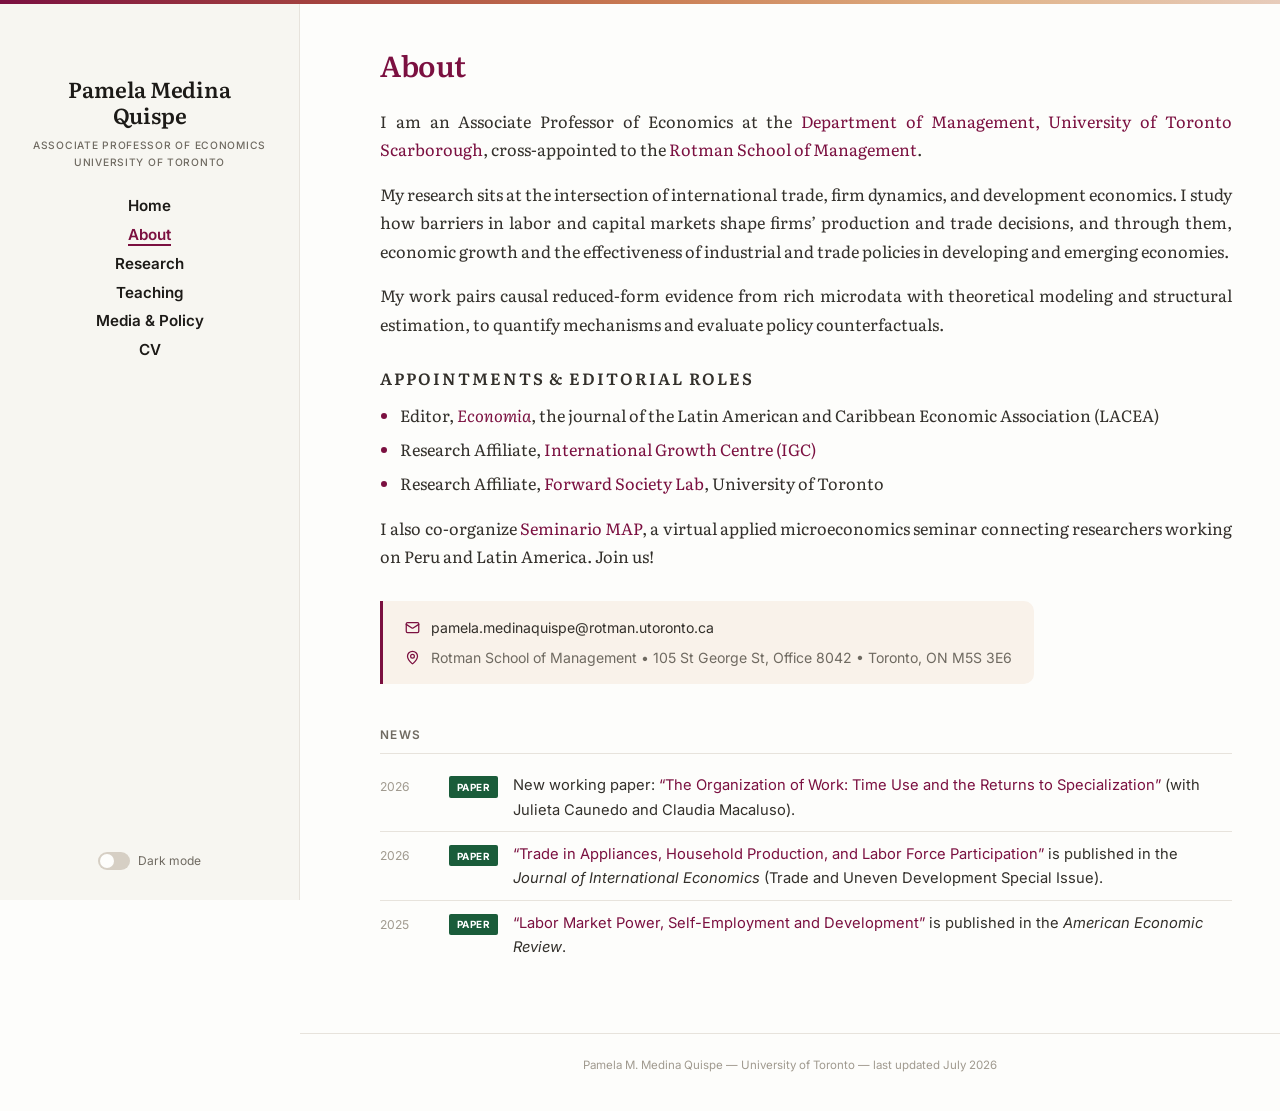
==== about.html @ 251ad659 "Center the keywords line Co-Authored-By: Claude Fable 5 <noreply@anthropic.com>" ====
<!DOCTYPE html>
<html lang="en">
<head>
<meta charset="utf-8">
<meta name="viewport" content="width=device-width, initial-scale=1">
<title>About — Pamela Medina Quispe</title>
<meta name="description" content="About Pamela Medina Quispe: Associate Professor of Economics at the University of Toronto (UTSC and Rotman School of Management).">
<link rel="stylesheet" href="style.css?v=37">
<link rel="icon" href="data:image/svg+xml,%3Csvg xmlns='http://www.w3.org/2000/svg' viewBox='0 0 64 64'%3E%3Crect width='64' height='64' rx='13' fill='%237b1040'/%3E%3Ctext x='32' y='39' font-family='Georgia,serif' font-size='21' font-weight='600' fill='%23fbf9f4' text-anchor='middle'%3EPMQ%3C/text%3E%3C/svg%3E">
<script>if (localStorage.getItem('theme') === 'dark') document.documentElement.classList.add('dark');</script>
</head>
<body>

<div class="layout">
  <aside class="sidebar">
    <div class="sidebar-name"><a href="index.html">Pamela Medina Quispe</a></div>
    <div class="sidebar-affiliation">Associate Professor of Economics<br>University of Toronto</div>
    <nav class="side-nav">
      <a href="index.html">Home</a>
      <a href="about.html" class="active">About</a>
      <a href="research.html">Research</a>
      <a href="teaching.html">Teaching</a>
      <a href="media.html">Media &amp; Policy</a>
      <a href="files/MedinaQuispePamela_CV.pdf" target="_blank" rel="noopener">CV</a>
    </nav>
    <div class="dark-toggle">
      <label class="switch"><input type="checkbox" aria-label="Toggle dark mode"><span class="slider"></span></label>
      <span>Dark mode</span>
    </div>
  </aside>

  <main class="content">
    <section class="about">
      <h1>About</h1>
      <p>I am an Associate Professor of Economics at the <a href="https://www.utsc.utoronto.ca/mgmt/pamela-medina-quispe">Department of Management, University of Toronto Scarborough</a>, cross-appointed to the <a href="https://www.rotman.utoronto.ca/the-rotman-experience/our-community/people/medinaquispe-pamela/">Rotman School of Management</a>.</p>
      <p>My research sits at the intersection of international trade, firm dynamics, and development economics. I study how barriers in labor and capital markets shape firms&rsquo; production and trade decisions, and through them, economic growth and the effectiveness of industrial and trade policies in developing and emerging economies.</p>
      <p>My work pairs causal reduced-form evidence from rich microdata with theoretical modeling and structural estimation, to quantify mechanisms and evaluate policy counterfactuals.</p>
      <p class="roles-label">Appointments &amp; Editorial Roles</p>
      <ul class="about-roles">
        <li>Editor, <a href="https://economia.lse.ac.uk/"><em>Economia</em></a>, the journal of the Latin American and Caribbean Economic Association (LACEA)</li>
        <li>Research Affiliate, <a href="https://www.theigc.org/">International Growth Centre (IGC)</a></li>
        <li>Research Affiliate, <a href="https://foslab.org/">Forward Society Lab</a>, University of Toronto</li>
      </ul>
      <p>I also co-organize <a href="https://sites.google.com/view/seminariomicroaplicadaperu/">Seminario MAP</a>, a virtual applied microeconomics seminar connecting researchers working on Peru and Latin America. Join us!</p>
      <div class="contact-card">
        <div class="contact-row">
          <svg viewBox="0 0 24 24" fill="none" stroke="currentColor" stroke-width="2" stroke-linecap="round" stroke-linejoin="round"><rect width="20" height="16" x="2" y="4" rx="2"/><path d="m22 7-8.97 5.7a1.94 1.94 0 0 1-2.06 0L2 7"/></svg>
          <a href="mailto:pamela.medinaquispe@rotman.utoronto.ca">pamela.medinaquispe@rotman.utoronto.ca</a>
        </div>
        <div class="contact-row">
          <svg viewBox="0 0 24 24" fill="none" stroke="currentColor" stroke-width="2" stroke-linecap="round" stroke-linejoin="round"><path d="M20 10c0 4.993-5.539 10.193-7.399 11.799a1 1 0 0 1-1.202 0C9.539 20.193 4 14.993 4 10a8 8 0 0 1 16 0"/><circle cx="12" cy="10" r="3"/></svg>
          <span>Rotman School of Management &bull; 105 St George St, Office 8042 &bull; Toronto, ON M5S 3E6</span>
        </div>
      </div>
    </section>

    <h2 class="caps-heading">News</h2>
    <ul class="news-list">
      <li class="news-item">
        <span class="news-date">2026</span>
        <span class="news-badge paper">Paper</span>
        <span>New working paper: <a href="files/papers/organization-of-work.pdf">&ldquo;The Organization of Work: Time Use and the Returns to Specialization&rdquo;</a> (with Julieta Caunedo and Claudia Macaluso).</span>
      </li>
      <li class="news-item">
        <span class="news-date">2026</span>
        <span class="news-badge paper">Paper</span>
        <span><a href="files/papers/appliances-jie.pdf">&ldquo;Trade in Appliances, Household Production, and Labor Force Participation&rdquo;</a> is published in the <em>Journal of International Economics</em> (Trade and Uneven Development Special Issue).</span>
      </li>
      <li class="news-item">
        <span class="news-date">2025</span>
        <span class="news-badge paper">Paper</span>
        <span><a href="files/papers/labor-market-power-aer.pdf">&ldquo;Labor Market Power, Self-Employment and Development&rdquo;</a> is published in the <em>American Economic Review</em>.</span>
      </li>
    </ul>
  </main>
</div>

<footer>
  Pamela M. Medina Quispe &mdash; University of Toronto &mdash; last updated July 2026
</footer>

<script src="site.js?v=9"></script>

</body>
</html>
---- style.css ----
/* =====================================================
   Pamela Medina Quispe — academic site
   Design: warm-paper editorial (Literata/Inter/Plex Mono),
   sticky sidebar layout, burgundy accent, chip links.
   ===================================================== */

@import url("https://fonts.googleapis.com/css2?family=Literata:ital,opsz,wght@0,7..72,400;0,7..72,500;0,7..72,600;1,7..72,400&family=Inter:wght@400;500;600;700&display=swap");

:root {
  --paper: #fdfdfb;
  --paper-deep: #f7f6f1;
  --ink: #1c1a17;
  --body: #33302b;
  --muted: #6f6a61;
  --faint: #a09a8f;
  --rule: #e7e3dc;
  --accent: #7b1040;
  --accent-hover: #a4225c;
  --serif: "Literata", Georgia, serif;
  --sans: "Inter", -apple-system, system-ui, sans-serif;
  --mono: "Inter", -apple-system, system-ui, sans-serif;
}

*, *::before, *::after { box-sizing: border-box; margin: 0; padding: 0; }

html { scroll-behavior: smooth; }

body {
  font-family: var(--sans);
  font-size: 16px;
  color: var(--body);
  background: var(--paper);
  line-height: 1.65;
  -webkit-font-smoothing: antialiased;
}

a { color: var(--accent); text-decoration: none; }
a:hover { color: var(--accent-hover); }

/* Andean accent stripe */
body::before {
  content: "";
  position: fixed;
  top: 0;
  left: 0;
  right: 0;
  height: 4px;
  background: linear-gradient(90deg, #7b1040, #a4433f, #c97b52, #e0b184, #e7ccbb);
  z-index: 999;
}

::selection { background: rgba(123, 16, 64, 0.14); }

/* ---- Layout: fixed sidebar (à la Kevin) + scrolling content ---- */
.layout {
  margin-left: 300px;
  padding: 3rem 3rem 4rem 5rem;
  display: flex;
  justify-content: center;
}

.layout > .content {
  width: 100%;
  max-width: 980px;
}

/* ---- Sidebar: fixed full-height column, centered ---- */
.sidebar {
  position: fixed;
  top: 0;
  left: 0;
  width: 300px;
  height: 100vh;
  overflow-y: auto;
  padding: 3.6rem 2rem 1.8rem;
  border-right: 1px solid var(--rule);
  background: var(--paper-deep);
  display: flex;
  flex-direction: column;
  align-items: center;
  text-align: center;
}

.sidebar-photo img {
  width: 175px;
  display: block;
  border-radius: 3px;
  border: 1px solid var(--rule);
  box-shadow: 2px 3px 10px rgba(28, 26, 23, 0.1);
}

.sidebar-photo-placeholder {
  width: 175px;
  aspect-ratio: 4 / 5;
  border-radius: 3px;
  background: var(--paper);
  border: 1px solid var(--rule);
  display: flex;
  align-items: center;
  justify-content: center;
  color: var(--faint);
  font-size: 0.8rem;
  text-align: center;
  padding: 1rem;
}

.sidebar-name {
  margin-top: 1.2rem;
  font-family: var(--serif);
  font-size: 1.35rem;
  font-weight: 600;
  letter-spacing: -0.01em;
  color: var(--ink);
  line-height: 1.2;
}
.sidebar-name a { color: inherit; }
.sidebar-name a:hover { color: var(--accent); }

.sidebar-affiliation {
  margin-top: 0.55rem;
  font-family: var(--sans);
  font-size: 0.64rem;
  font-weight: 500;
  letter-spacing: 0.07em;
  text-transform: uppercase;
  color: var(--muted);
  line-height: 1.6;
}

/* Minimal icon row (mirrors the landing) */
.side-icons {
  margin-top: 1.7rem;
  display: flex;
  justify-content: center;
  align-items: center;
  gap: 0.85rem;
}
.side-icons a {
  color: var(--muted);
  display: inline-flex;
  transition: color 0.15s ease, transform 0.15s ease;
}
.side-icons a:hover { color: var(--accent); transform: translateY(-1px); }
.side-icons svg { width: 17px; height: 17px; display: block; }

/* Vertical nav in the sidebar */
.side-nav {
  margin: 1.6rem 0 0;
  display: flex;
  flex-direction: column;
  gap: 0.45rem;
}
.side-nav a {
  position: relative;
  display: inline-block;
  align-self: center;
  font-family: var(--sans);
  font-size: 0.95rem;
  font-weight: 600;
  color: var(--ink);
  line-height: 1.3;
  padding-bottom: 2px;
}
.side-nav a::after {
  content: "";
  position: absolute;
  bottom: 0;
  left: 0;
  width: 0;
  height: 2px;
  background: var(--accent);
  opacity: 0;
  transition: width 0.25s ease, opacity 0.25s ease;
}
.side-nav a:hover { color: var(--accent); }
.side-nav a:hover::after { width: 100%; opacity: 0.45; }
.side-nav a.active { color: var(--accent); }
.side-nav a.active::after { width: 100%; opacity: 1; }

.sidebar-contact {
  margin-top: 1.6rem;
  font-size: 0.78rem;
  color: var(--muted);
  line-height: 1.65;
}
.sidebar-contact a { color: var(--accent); }

.quick-links {
  margin-top: 1.2rem;
  display: flex;
  flex-wrap: wrap;
  justify-content: center;
  gap: 7px;
}
.quick-links a {
  font-size: 0.72rem;
  font-weight: 500;
  letter-spacing: 0.03em;
  color: var(--accent);
  border: 1px solid var(--accent);
  padding: 3px 11px;
  border-radius: 2px;
  white-space: nowrap;
  transition: background 0.15s ease, color 0.15s ease;
}
.quick-links a:hover { background: var(--accent); color: var(--paper); }

/* ---- Dark mode toggle (à la Monica) ---- */
.dark-toggle {
  margin-top: auto;
  padding-top: 1.5rem;
  display: flex;
  align-items: center;
  justify-content: center;
  gap: 0.55rem;
  font-size: 0.75rem;
  color: var(--muted);
}
.switch { position: relative; display: inline-block; width: 32px; height: 18px; }
.switch input { opacity: 0; width: 0; height: 0; }
.slider {
  position: absolute;
  cursor: pointer;
  inset: 0;
  background: #d6cfc4;
  border-radius: 999px;
  transition: 0.2s;
}
.slider::before {
  position: absolute;
  content: "";
  height: 14px;
  width: 14px;
  left: 2px;
  top: 2px;
  background: var(--paper);
  border-radius: 50%;
  transition: 0.2s;
}
.switch input:checked + .slider { background: #4a4038; }
.switch input:checked + .slider::before { transform: translateX(14px); background: #e8e2d8; }

/* ---- Content ---- */
.content { min-width: 0; }

h1 {
  font-family: var(--serif);
  font-size: 1.8rem;
  font-weight: 600;
  letter-spacing: -0.012em;
  color: var(--accent);
  margin-bottom: 1.6rem;
  line-height: 1.15;
}

h2 {
  font-family: var(--serif);
  font-size: 1.25rem;
  font-weight: 600;
  letter-spacing: -0.006em;
  color: var(--ink);
  padding-bottom: 0.5rem;
  border-bottom: 1px solid var(--rule);
  margin: 2.8rem 0 1.4rem;
}
.content > h2:first-child, .content section:first-child h2 { margin-top: 0; }

p { margin-bottom: 1rem; }

.about p {
  font-family: var(--serif);
  font-size: 1.02rem;
  line-height: 1.75;
  color: var(--body);
  text-align: justify;
}
.about strong { color: var(--ink); }

.roles-label {
  font-family: var(--sans);
  font-size: 0.68rem;
  font-weight: 600;
  letter-spacing: 0.12em;
  text-transform: uppercase;
  color: var(--faint);
  margin: 1.6rem 0 0.5rem;
}

.about-roles {
  font-family: var(--serif);
  font-size: 1.02rem;
  line-height: 1.75;
  color: var(--body);
  margin: 0 0 1rem;
  padding-left: 1.25rem;
}
.about-roles li { margin-bottom: 0.35rem; }
.about-roles li::marker { color: var(--accent); }

/* Contact card */
.contact-card {
  display: inline-flex;
  flex-direction: column;
  gap: 0.55rem;
  margin-top: 0.9rem;
  padding: 1rem 1.4rem;
  background: #f9f2ea;
  border-left: 3px solid var(--accent);
  border-radius: 0 10px 10px 0;
  font-size: 0.88rem;
}
.contact-row {
  display: flex;
  align-items: center;
  gap: 0.65rem;
  color: var(--muted);
  line-height: 1.5;
}
.contact-row svg { width: 15px; height: 15px; flex-shrink: 0; color: var(--accent); }
.contact-row a { color: var(--body); }
.contact-row a:hover { color: var(--accent); }

/* ---- Landing hero (à la Kevin: full-page, no sidebar) ---- */
.hero-page {
  min-height: 92vh;
  display: flex;
  align-items: center;
  justify-content: center;
  gap: 5.5rem;
  padding: 3rem 2rem 2rem;
}

.hero-photo { flex-shrink: 0; padding-top: 4vh; }

.hero-photo img {
  width: 320px;
  display: block;
  border-radius: 4px;
  border: 1px solid var(--rule);
  box-shadow: 4px 6px 22px rgba(28, 26, 23, 0.14);
}

.hero-photo-placeholder {
  width: 320px;
  aspect-ratio: 4 / 5;
  border-radius: 4px;
  background: var(--paper-deep);
  border: 1px solid var(--rule);
  display: flex;
  align-items: center;
  justify-content: center;
  color: var(--faint);
  font-size: 0.85rem;
  text-align: center;
  padding: 1rem;
}

.hero-main {
  width: 100%;
  max-width: 560px;
  padding-top: 6vh;
}

.hero-name {
  font-family: var(--serif);
  font-size: clamp(2.3rem, 4vw, 3.2rem);
  font-weight: 600;
  letter-spacing: -0.015em;
  line-height: 1.08;
  color: var(--ink);
  margin-bottom: 0.7rem;
}

/* Gentle entrance */
@media (prefers-reduced-motion: no-preference) {
  .hero-photo, .hero-main {
    animation: fade-up 0.7s ease both;
  }
  .hero-main { animation-delay: 0.12s; }
  @keyframes fade-up {
    from { opacity: 0; transform: translateY(10px); }
    to   { opacity: 1; transform: none; }
  }
}

.hero-role {
  font-family: var(--sans);
  text-align: center;
  font-size: 0.76rem;
  font-weight: 500;
  letter-spacing: 0.05em;
  text-transform: uppercase;
  color: var(--muted);
  line-height: 1.7;
  margin-bottom: 2.6rem;
  white-space: nowrap;
}

.hero-tagline {
  font-family: var(--serif);
  text-align: justify;
  font-size: clamp(1.15rem, 1.6vw, 1.4rem);
  font-weight: 400;
  font-style: italic;
  line-height: 1.5;
  color: var(--body);
  margin-bottom: 2.8rem;
}

.hero-toggle {
  position: fixed;
  top: 1.6rem;
  right: 2rem;
}

.hero-nav {
  display: flex;
  flex-direction: column;
  align-items: flex-start;
  gap: 1.05rem;
  margin-bottom: 3rem;
}
.hero-nav a {
  position: relative;
  display: inline-block;
  font-family: var(--sans);
  font-size: 1.5rem;
  font-weight: 700;
  line-height: 1.1;
  color: var(--ink);
  transition: color 0.25s ease;
}
.hero-nav a::after {
  content: "";
  position: absolute;
  bottom: -4px;
  left: 0;
  width: 0;
  height: 3px;
  background: var(--accent);
  transition: width 0.3s ease;
}
.hero-nav a:hover { color: var(--accent); }
.hero-nav a:hover::after { width: 100%; }

.hero-links {
  display: flex;
  flex-wrap: wrap;
  align-items: center;
  gap: 1.3rem;
  margin-bottom: 2.6rem;
}
.hero-links a {
  color: var(--muted);
  display: inline-flex;
  transition: color 0.15s ease, transform 0.15s ease;
}
.hero-links a:hover { color: var(--accent); transform: translateY(-1px); }
.hero-links svg { width: 22px; height: 22px; display: block; }

.hero-keywords {
  font-family: var(--mono);
  font-size: 0.78rem;
  font-weight: 500;
  letter-spacing: 0.14em;
  text-transform: uppercase;
  color: var(--accent);
  text-align: center;
}

/* Full-width footer on the landing page */
body.home footer {
  margin-left: 0;
  max-width: none;
}

html.dark @media (max-width: 900px) {
  .hero-page {
    flex-direction: column;
    gap: 2rem;
    min-height: auto;
    padding: 4.5rem 1.5rem 3rem;
  }
  .hero-photo { padding-top: 0; }
  .hero-photo img, .hero-photo-placeholder { width: 190px; }
  .hero-main { padding-top: 0; max-width: 620px; }
  .hero-role { white-space: normal; }
}
html.dark .hero-nav a { color: #e5ded3; }
html.dark .hero-nav a:hover { color: #e08bab; }
html.dark .hero-nav a::after { background: #e08bab; }
html.dark .hero-links a { color: #a59d90; }
html.dark .hero-links a:hover { color: #e08bab; }
html.dark .hero-keywords { color: #e08bab; }

/* ---- News (badges à la Gianmarco) ---- */
.news-list { list-style: none; }
.news-item {
  display: flex;
  gap: 0.9rem;
  padding: 0.6rem 0;
  border-bottom: 1px solid var(--rule);
  font-size: 0.92rem;
  align-items: flex-start;
}
.news-item:last-child { border-bottom: none; }

.news-badge {
  flex-shrink: 0;
  font-family: var(--sans);
  font-size: 0.62rem;
  font-weight: 700;
  text-transform: uppercase;
  letter-spacing: 0.05em;
  color: #fff;
  background: var(--accent);
  padding: 2.5px 8px;
  border-radius: 2px;
  margin-top: 3px;
  white-space: nowrap;
}
.news-badge.paper { background: #1a5c3a; }
.news-badge.award { background: #7b5200; }
.news-badge.appt  { background: #6d2544; }
.news-badge.media { background: #5a2d82; }

.news-date {
  flex-shrink: 0;
  min-width: 3.4rem;
  font-family: var(--mono);
  font-size: 0.76rem;
  color: var(--faint);
  margin-top: 4px;
}

/* ---- Research page (à la Kevin Bryan) ---- */
.coauthor-note { font-size: 0.84rem; color: var(--muted); margin-bottom: 1.6rem; }

.research-group {
  margin: 1.8rem 0;
  padding: 1.3rem 1.7rem 0.8rem;
  border: 1px solid rgba(0, 0, 0, 0.05);
  border-radius: 10px;
}


.group-label {
  margin: 0.2rem 0 0.6rem;
  color: var(--muted);
  font-family: var(--sans);
  font-size: 0.74rem;
  font-weight: 600;
  letter-spacing: 0.12em;
  text-transform: uppercase;
}

.paper-entry {
  padding: 1.1rem 0 1.2rem;
  border-top: 1px solid rgba(0, 0, 0, 0.08);
}
.paper-entry:first-of-type { border-top: 0; }

.paper-title {
  font-family: var(--serif);
  font-size: 1.05rem;
  font-weight: 600;
  letter-spacing: -0.006em;
  color: #54382b;
  line-height: 1.3;
}
.paper-title a { color: inherit; }
.paper-title a:hover { color: var(--accent); }

/* Expandable abstract (à la Kevin: + / − chevron) */
.paper-header {
  display: flex;
  align-items: baseline;
  gap: 10px;
}
.paper-header .paper-title { flex: 1 1 auto; min-width: 0; }
.paper-chevron {
  flex: 0 0 auto;
  font-family: var(--mono);
  font-size: 0.95rem;
  color: var(--accent);
  cursor: pointer;
  user-select: none;
  padding: 0 6px;
}
.paper-chevron:hover { color: var(--accent-hover); }
.paper-chevron::before { content: "+"; }
.paper-entry.open .paper-chevron::before { content: "\2212"; }
.paper-body {
  max-height: 0;
  overflow: hidden;
  transition: max-height 0.3s ease;
}
.paper-body p {
  margin: 0.7rem 0 0;
  padding-top: 0.7rem;
  border-top: 1px solid rgba(0, 0, 0, 0.08);
  font-family: var(--serif);
  font-size: 0.9rem;
  line-height: 1.62;
  color: #55514b;
}

.paper-meta-line {
  display: flex;
  align-items: baseline;
  justify-content: space-between;
  gap: 1.2rem;
  margin-top: 0.35rem;
}

.paper-meta {
  min-width: 0;
  font-family: var(--serif);
  font-size: 0.88rem;
  font-style: italic;
  color: var(--muted);
  line-height: 1.5;
}
.paper-meta a {
  color: inherit;
  border-bottom: 1px dotted var(--faint);
}
.paper-meta a:hover { color: var(--accent); border-bottom-color: var(--accent); }
.paper-meta .journal { color: #55514b; }

.paper-actions {
  display: inline-flex;
  flex: 0 0 auto;
  align-items: baseline;
  white-space: nowrap;
}
.paper-actions a {
  color: var(--accent);
  font-family: var(--mono);
  font-size: 0.68rem;
  letter-spacing: 0.03em;
  text-transform: uppercase;
}
.paper-actions a:hover { text-decoration: underline; text-underline-offset: 3px; }
.paper-actions a + a::before {
  content: "/";
  display: inline-block;
  margin: 0 8px;
  color: var(--faint);
}

.paper-description {
  margin: 0.45rem 0 0;
  font-family: var(--serif);
  font-size: 0.92rem;
  color: #55514b;
  line-height: 1.55;
}

.paper-note {
  margin-top: 0.35rem;
  font-family: var(--serif);
  font-size: 0.85rem;
  color: var(--muted);
  font-style: italic;
}

/* ---- Teaching ---- */
.course-grid {
  display: grid;
  grid-template-columns: repeat(auto-fill, minmax(240px, 1fr));
  gap: 1rem;
  margin-bottom: 0.4rem;
}
.course-card {
  border: 1px solid var(--rule);
  border-radius: 10px;
  padding: 1.1rem 1.3rem 1rem;
  transition: border-color 0.2s ease, transform 0.2s ease, box-shadow 0.2s ease;
}
.course-card:hover {
  border-color: var(--accent);
  transform: translateY(-2px);
  box-shadow: 0 6px 18px rgba(28, 26, 23, 0.06);
}
.course-code {
  display: inline-block;
  font-family: var(--mono);
  font-size: 0.66rem;
  letter-spacing: 0.06em;
  text-transform: uppercase;
  color: var(--accent);
  border: 1px solid currentColor;
  border-radius: 3px;
  padding: 1px 7px;
  margin-bottom: 0.6rem;
}
.course-card .course-title { font-size: 1rem; }
.course-card .course-meta { margin-top: 0.3rem; }

.teaching-note {
  margin-top: 2.4rem;
  font-family: var(--serif);
  font-style: italic;
  font-size: 1rem;
  color: var(--muted);
}

.course { margin-bottom: 1.5rem; }
.course-title {
  font-family: var(--serif);
  font-weight: 600;
  font-size: 1rem;
  color: var(--ink);
}
.course-meta { font-size: 0.86rem; color: var(--muted); margin-top: 1px; }

/* ---- Media ---- */
h2.caps-heading {
  font-family: var(--sans);
  font-size: 0.74rem;
  font-weight: 600;
  letter-spacing: 0.12em;
  text-transform: uppercase;
  color: var(--muted);
  border-bottom: 1px solid var(--rule);
  padding-bottom: 0.5rem;
  margin: 2.6rem 0 0.6rem;
}
html.dark h2.caps-heading { color: #a59d90; border-bottom-color: #3a332c; }

.media-list { list-style: none; }
.media-item {
  display: flex;
  align-items: baseline;
  gap: 0.9rem;
  padding: 0.75rem 0;
  border-bottom: 1px solid var(--rule);
  font-size: 0.92rem;
}
.media-item:last-child { border-bottom: none; }
.media-year {
  flex-shrink: 0;
  min-width: 2.9rem;
  font-family: var(--mono);
  font-size: 0.76rem;
  color: var(--faint);
}
.media-chip {
  flex-shrink: 0;
  font-family: var(--mono);
  font-size: 0.62rem;
  letter-spacing: 0.06em;
  text-transform: uppercase;
  color: var(--accent);
  border: 1px solid currentColor;
  border-radius: 3px;
  padding: 1px 7px;
  position: relative;
  top: -1px;
}
.media-text { line-height: 1.55; }
.media-text a { font-weight: 500; }

/* ---- Footer ---- */
footer {
  margin-left: 300px;
  padding: 1.4rem 3.5rem 2.2rem;
  border-top: 1px solid var(--rule);
  font-family: var(--mono);
  font-size: 0.72rem;
  color: var(--faint);
  text-align: center;
}

/* ---- Dark mode palette (warm) ---- */
html.dark body { background: #181411; color: #d9d2c7; }
html.dark { background: #181411; }
html.dark .sidebar { background: #1d1916; border-right-color: #2e2822; }
html.dark .side-nav a { color: #e5ded3; }
html.dark .side-nav a:hover { color: #e08bab; }
html.dark .side-nav a.active { color: #e08bab; }
html.dark .side-nav a::after { background: #e08bab; }
html.dark a { color: #e08bab; }
html.dark a:hover { color: #eba9c2; }
html.dark h1 { color: #e08bab; }
html.dark h2 { color: #f2ede5; }
html.dark h2 { border-bottom-color: #3a332c; }
html.dark .sidebar-name, html.dark .sidebar-name a { color: #f2ede5; }
html.dark .sidebar-affiliation, html.dark .sidebar-contact { color: #a59d90; }
html.dark .sidebar-contact a { color: #e08bab; }
html.dark .side-icons a { color: #a59d90; }
html.dark .side-icons a:hover { color: #e08bab; }
html.dark .sidebar-photo img { border-color: #3a332c; box-shadow: 2px 3px 10px rgba(0,0,0,0.4); }
html.dark .sidebar-photo-placeholder { background: #241f1b; border-color: #3a332c; color: #7d766b; }
html.dark .quick-links a { color: #e08bab; border-color: #e08bab; }
html.dark .quick-links a:hover { background: #e08bab; color: #181411; }
html.dark .about p { color: #d9d2c7; }
html.dark .about strong { color: #f2ede5; }
html.dark .roles-label { color: #7d766b; }
html.dark .about-roles { color: #d9d2c7; }
html.dark .contact-card { background: #272019; border-left-color: #e08bab; }
html.dark .contact-row { color: #a59d90; }
html.dark .contact-row svg { color: #e08bab; }
html.dark .contact-row a { color: #d9d2c7; }
html.dark .contact-row a:hover { color: #e08bab; }
html.dark .news-item { border-bottom-color: #2e2822; }
html.dark .news-date { color: #7d766b; }
html.dark .research-group { border-color: rgba(255,255,255,0.06); }
html.dark .research-group { border-color: rgba(255,255,255,0.12); }
html.dark .group-label { color: #b3a99a; }
html.dark .paper-entry { border-top-color: rgba(255,255,255,0.08); }
html.dark .paper-title { color: #e2d3c4; }
html.dark .paper-chevron { color: #e08bab; }
html.dark .paper-meta { color: #a59d90; }
html.dark .paper-meta a { color: inherit; border-bottom-color: #4a423a; }
html.dark .paper-meta a:hover { color: #e08bab; border-bottom-color: #e08bab; }
html.dark .paper-meta .journal { color: #c4bbac; }
html.dark .paper-actions a { color: #e08bab; }
html.dark .paper-body p { border-top-color: rgba(255,255,255,0.08); color: #c4bbac; }
html.dark .paper-note { color: #a59d90; }
html.dark .course-title { color: #f2ede5; }
html.dark .course-card { border-color: #3a332c; }
html.dark .course-card:hover { border-color: #e08bab; box-shadow: 0 6px 18px rgba(0,0,0,0.35); }
html.dark .course-code { color: #e08bab; }
html.dark .teaching-note { color: #a59d90; }
html.dark .course-meta { color: #a59d90; }
html.dark .media-item { border-bottom-color: #2e2822; }
html.dark .media-chip { color: #e08bab; }
html.dark .media-year { color: #7d766b; }
html.dark .dark-toggle { color: #a59d90; }
html.dark footer { border-top-color: #2e2822; color: #7d766b; }

/* ---- Responsive ---- */
@media (max-width: 860px) {
  .layout {
    margin-left: 0;
    padding: 1.6rem 1.4rem 3rem;
  }
  .sidebar {
    position: static;
    width: auto;
    height: auto;
    overflow: visible;
    padding: 1.8rem 1.4rem 1.4rem;
    border-right: none;
    border-bottom: 1px solid var(--rule);
  }
  .sidebar-photo img, .sidebar-photo-placeholder { width: 140px; }
  .side-nav {
    flex-direction: row;
    flex-wrap: wrap;
    justify-content: center;
    gap: 0.5rem 1.3rem;
  }
  .dark-toggle { margin-top: 1.2rem; padding-top: 0; }
  footer { margin-left: 0; padding: 1.2rem 1.4rem 2rem; }
  .research-group { padding: 1rem 1.1rem 0.6rem; }
  .paper-meta-line { display: block; }
  .paper-actions { margin-top: 0.3rem; }
}
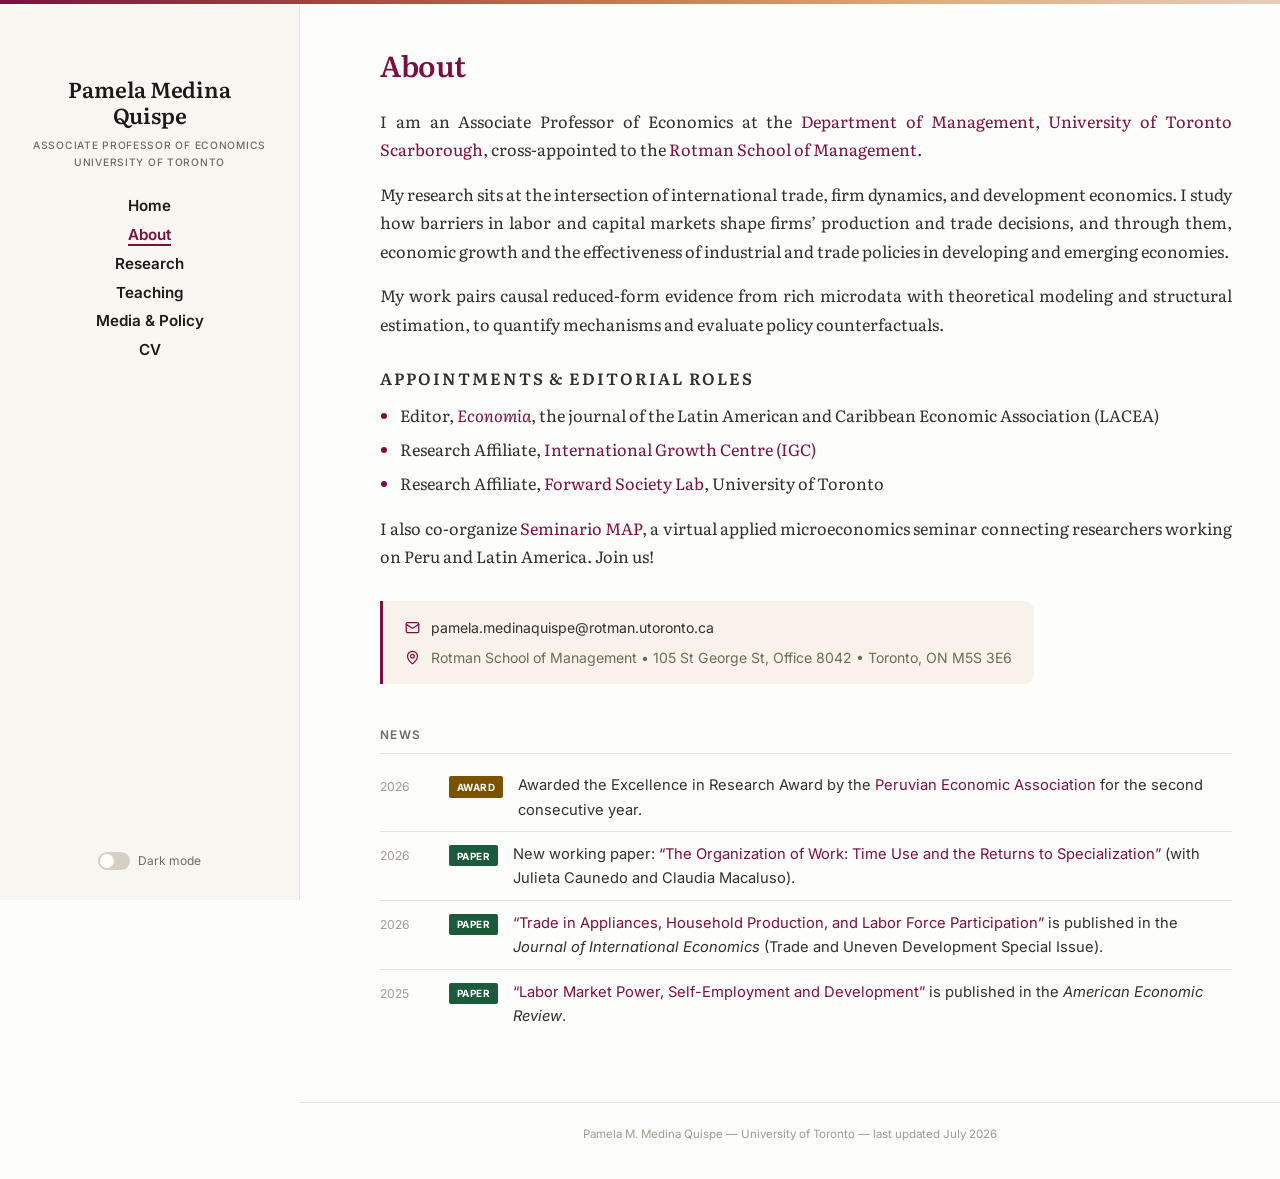
==== commit e0618a0e: "Add 2026 PEA Excellence in Research Award to News and CV Co-Authored-By: Claude Fable 5 <noreply@ant" ====
--- a/about.html
+++ b/about.html
@@ -5,7 +5,7 @@
 <meta name="viewport" content="width=device-width, initial-scale=1">
 <title>About — Pamela Medina Quispe</title>
 <meta name="description" content="About Pamela Medina Quispe: Associate Professor of Economics at the University of Toronto (UTSC and Rotman School of Management).">
-<link rel="stylesheet" href="style.css?v=37">
+<link rel="stylesheet" href="style.css?v=39">
 <link rel="icon" href="data:image/svg+xml,%3Csvg xmlns='http://www.w3.org/2000/svg' viewBox='0 0 64 64'%3E%3Crect width='64' height='64' rx='13' fill='%237b1040'/%3E%3Ctext x='32' y='39' font-family='Georgia,serif' font-size='21' font-weight='600' fill='%23fbf9f4' text-anchor='middle'%3EPMQ%3C/text%3E%3C/svg%3E">
 <script>if (localStorage.getItem('theme') === 'dark') document.documentElement.classList.add('dark');</script>
 </head>
@@ -58,6 +58,11 @@
     <ul class="news-list">
       <li class="news-item">
         <span class="news-date">2026</span>
+        <span class="news-badge award">Award</span>
+        <span>Awarded the Excellence in Research Award by the <a href="https://perueconomics.org/">Peruvian Economic Association</a> for the second consecutive year.</span>
+      </li>
+      <li class="news-item">
+        <span class="news-date">2026</span>
         <span class="news-badge paper">Paper</span>
         <span>New working paper: <a href="files/papers/organization-of-work.pdf">&ldquo;The Organization of Work: Time Use and the Returns to Specialization&rdquo;</a> (with Julieta Caunedo and Claudia Macaluso).</span>
       </li>
--- a/style.css
+++ b/style.css
@@ -474,7 +474,11 @@
   max-width: none;
 }
 
-html.dark @media (max-width: 900px) {
+html.dark .hero-name { color: #f2ede5; }
+html.dark .hero-role { color: #a59d90; }
+html.dark .hero-photo img { border-color: #3a332c; box-shadow: 4px 6px 22px rgba(0,0,0,0.45); }
+
+@media (max-width: 900px) {
   .hero-page {
     flex-direction: column;
     gap: 2rem;
@@ -483,8 +487,10 @@
   }
   .hero-photo { padding-top: 0; }
   .hero-photo img, .hero-photo-placeholder { width: 190px; }
-  .hero-main { padding-top: 0; max-width: 620px; }
+  .hero-main { padding-top: 0; max-width: 620px; text-align: center; }
   .hero-role { white-space: normal; }
+  .hero-nav { align-items: center; }
+  .hero-links { justify-content: center; }
 }
 html.dark .hero-nav a { color: #e5ded3; }
 html.dark .hero-nav a:hover { color: #e08bab; }
@@ -836,6 +842,7 @@
   .layout {
     margin-left: 0;
     padding: 1.6rem 1.4rem 3rem;
+    flex-direction: column;
   }
   .sidebar {
     position: static;
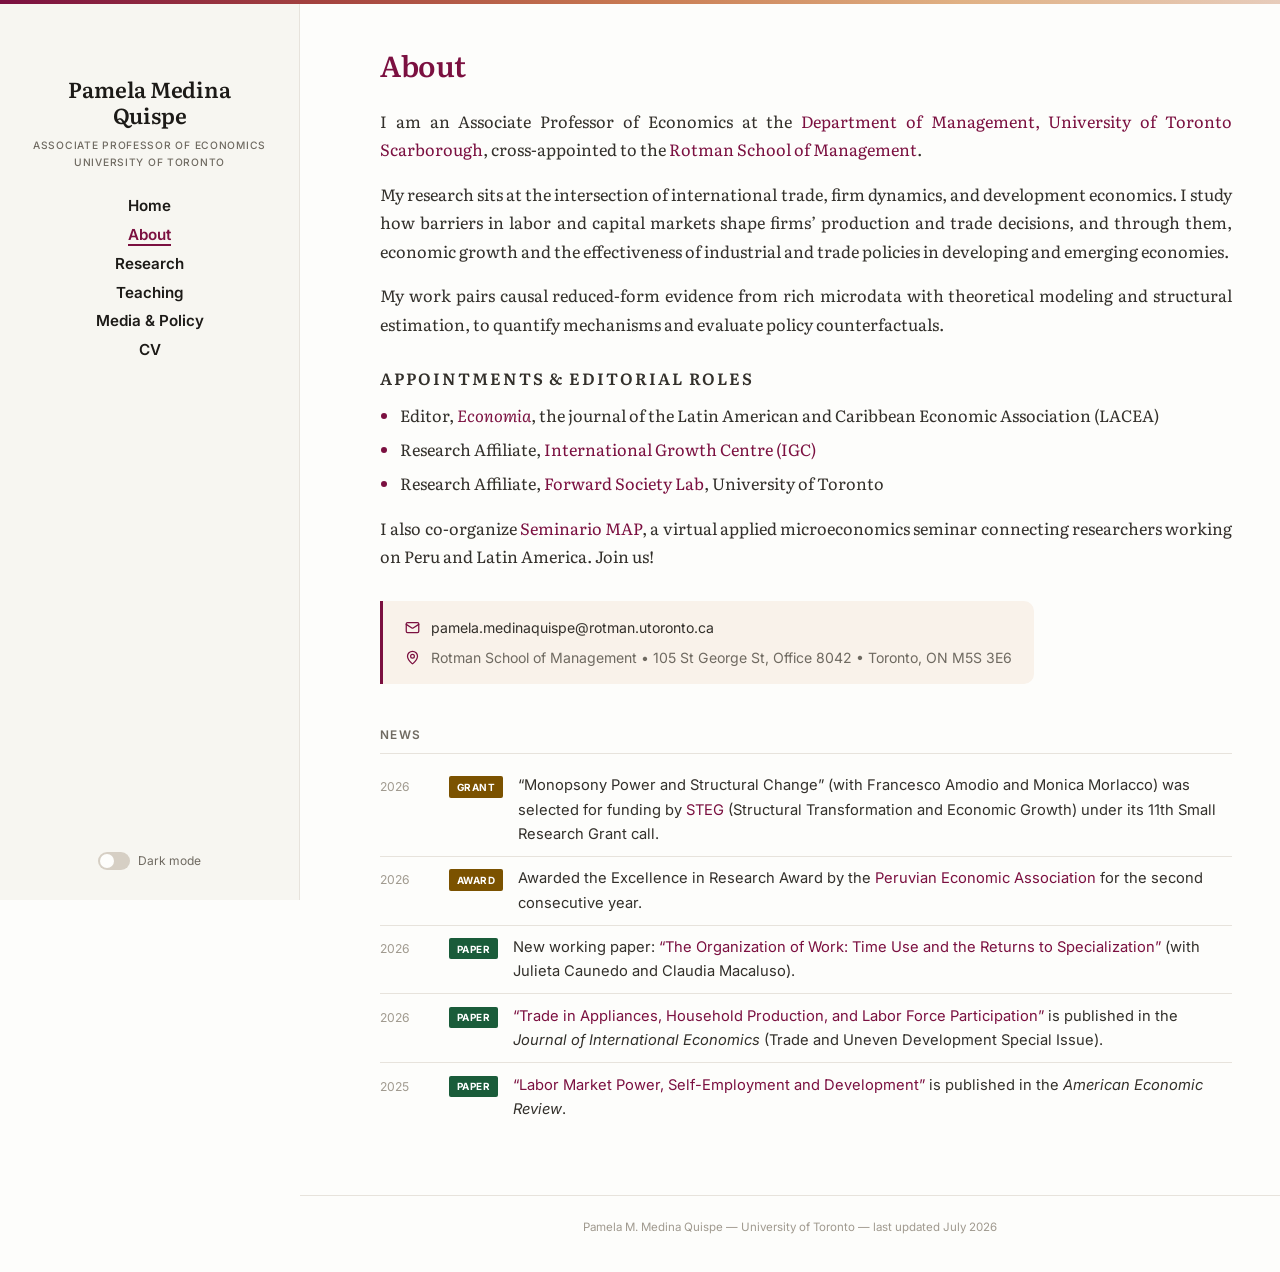
==== commit 2ae91fde: "Add 2026 STEG grant (Monopsony Power and Structural Change) to News and CV Co-Authored-By: Claude Op" ====
--- a/about.html
+++ b/about.html
@@ -58,8 +58,13 @@
     <ul class="news-list">
       <li class="news-item">
         <span class="news-date">2026</span>
+        <span class="news-badge award">Grant</span>
+        <span>&ldquo;Monopsony Power and Structural Change&rdquo; (with Francesco Amodio and Monica Morlacco) was selected for funding by <a href="https://steg.cepr.org/">STEG</a> (Structural Transformation and Economic Growth) under its 11th Small Research Grant call.</span>
+      </li>
+      <li class="news-item">
+        <span class="news-date">2026</span>
         <span class="news-badge award">Award</span>
-        <span>Awarded the Excellence in Research Award by the <a href="https://perueconomics.org/">Peruvian Economic Association</a> for the second consecutive year.</span>
+        <span>Awarded the Excellence in Research Award by the <a href="https://perueconomics.org/inicio">Peruvian Economic Association</a> for the second consecutive year.</span>
       </li>
       <li class="news-item">
         <span class="news-date">2026</span>
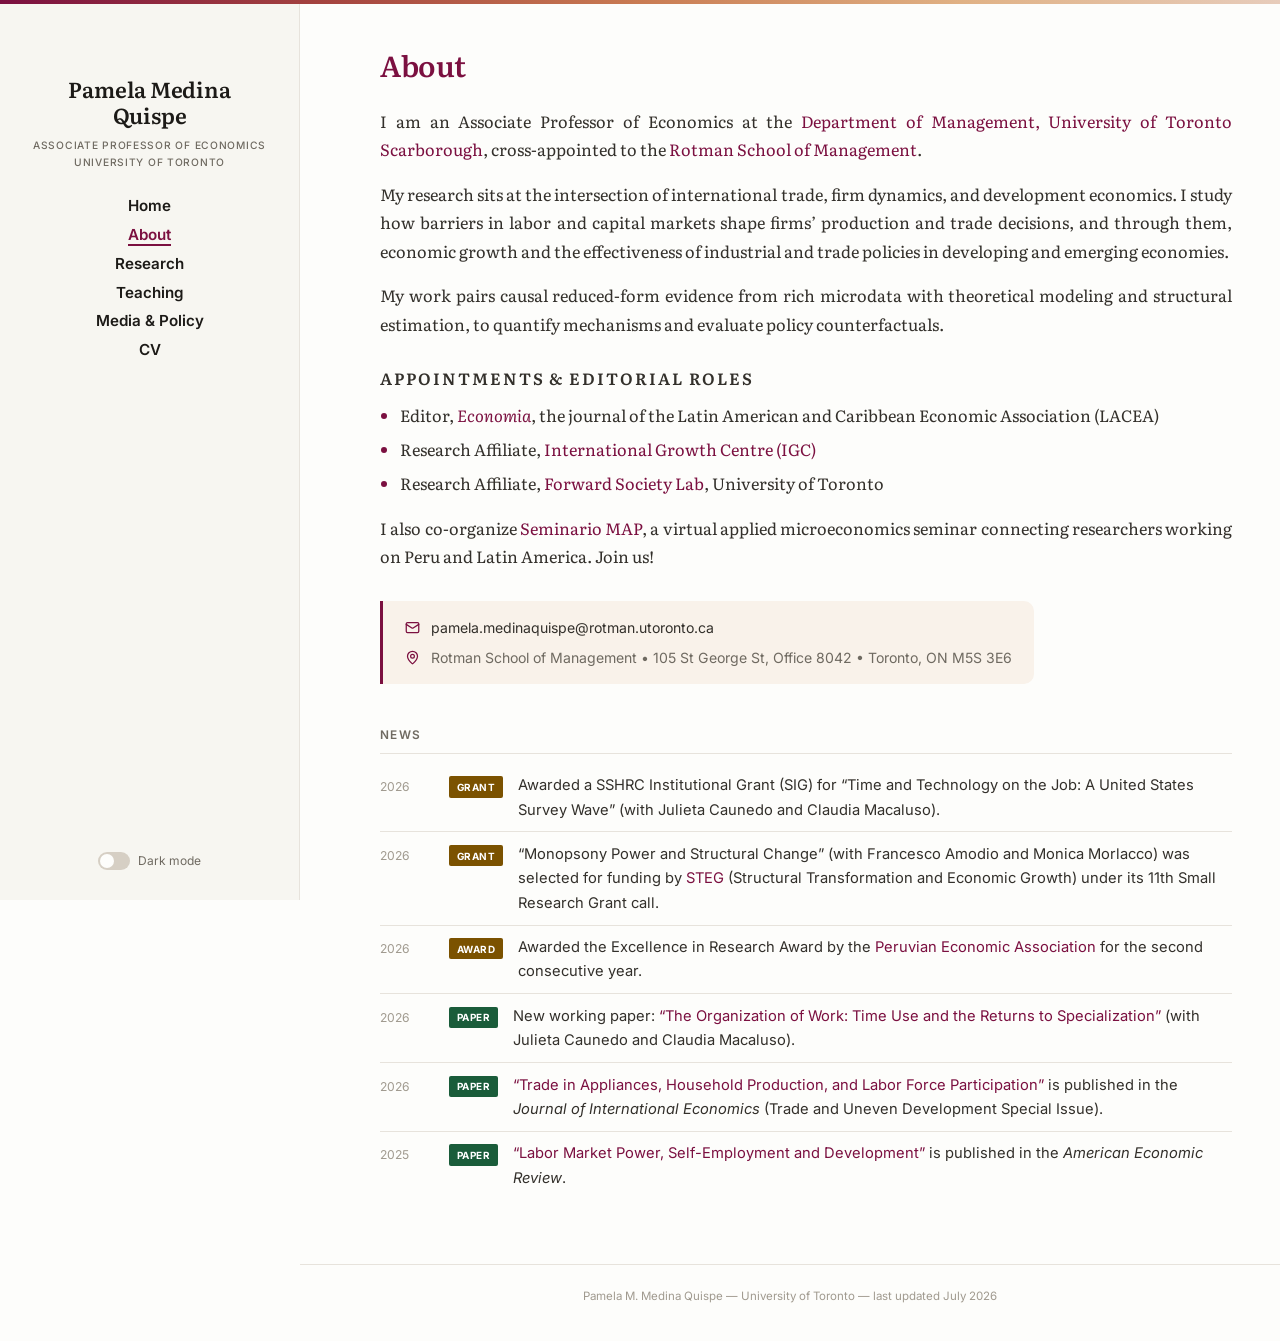
==== commit 508939db: "Add 2026 SSHRC SIG (Time and Technology on the Job: US Survey Wave) to News and CV Co-Authored-By: C" ====
--- a/about.html
+++ b/about.html
@@ -59,6 +59,11 @@
       <li class="news-item">
         <span class="news-date">2026</span>
         <span class="news-badge award">Grant</span>
+        <span>Awarded a SSHRC Institutional Grant (SIG) for &ldquo;Time and Technology on the Job: A United States Survey Wave&rdquo; (with Julieta Caunedo and Claudia Macaluso).</span>
+      </li>
+      <li class="news-item">
+        <span class="news-date">2026</span>
+        <span class="news-badge award">Grant</span>
         <span>&ldquo;Monopsony Power and Structural Change&rdquo; (with Francesco Amodio and Monica Morlacco) was selected for funding by <a href="https://steg.cepr.org/">STEG</a> (Structural Transformation and Economic Growth) under its 11th Small Research Grant call.</span>
       </li>
       <li class="news-item">
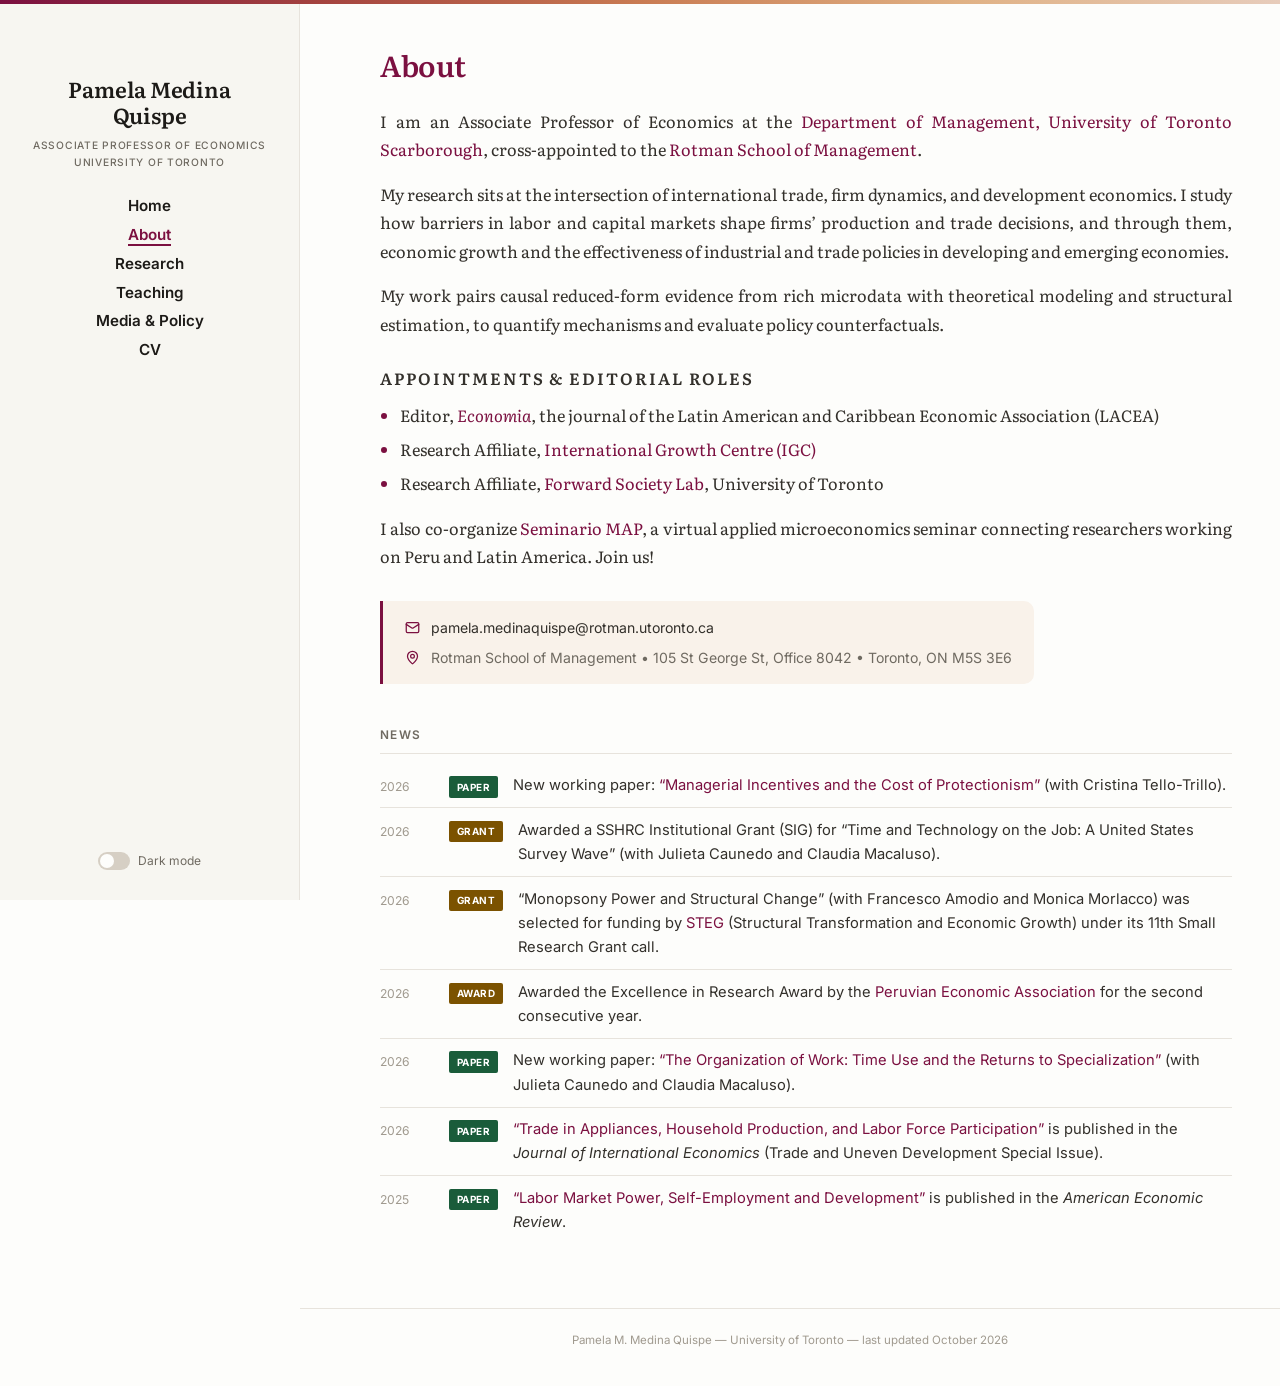
==== commit 4f617e26: "Add working paper: Managerial Incentives and the Cost of Protectionism (Research, News, CV) Co-Autho" ====
--- a/about.html
+++ b/about.html
@@ -58,6 +58,11 @@
     <ul class="news-list">
       <li class="news-item">
         <span class="news-date">2026</span>
+        <span class="news-badge paper">Paper</span>
+        <span>New working paper: <a href="files/papers/managerial-incentives-protectionism.pdf">&ldquo;Managerial Incentives and the Cost of Protectionism&rdquo;</a> (with Cristina Tello-Trillo).</span>
+      </li>
+      <li class="news-item">
+        <span class="news-date">2026</span>
         <span class="news-badge award">Grant</span>
         <span>Awarded a SSHRC Institutional Grant (SIG) for &ldquo;Time and Technology on the Job: A United States Survey Wave&rdquo; (with Julieta Caunedo and Claudia Macaluso).</span>
       </li>
@@ -91,7 +96,7 @@
 </div>
 
 <footer>
-  Pamela M. Medina Quispe &mdash; University of Toronto &mdash; last updated July 2026
+  Pamela M. Medina Quispe &mdash; University of Toronto &mdash; last updated October 2026
 </footer>
 
 <script src="site.js?v=9"></script>
